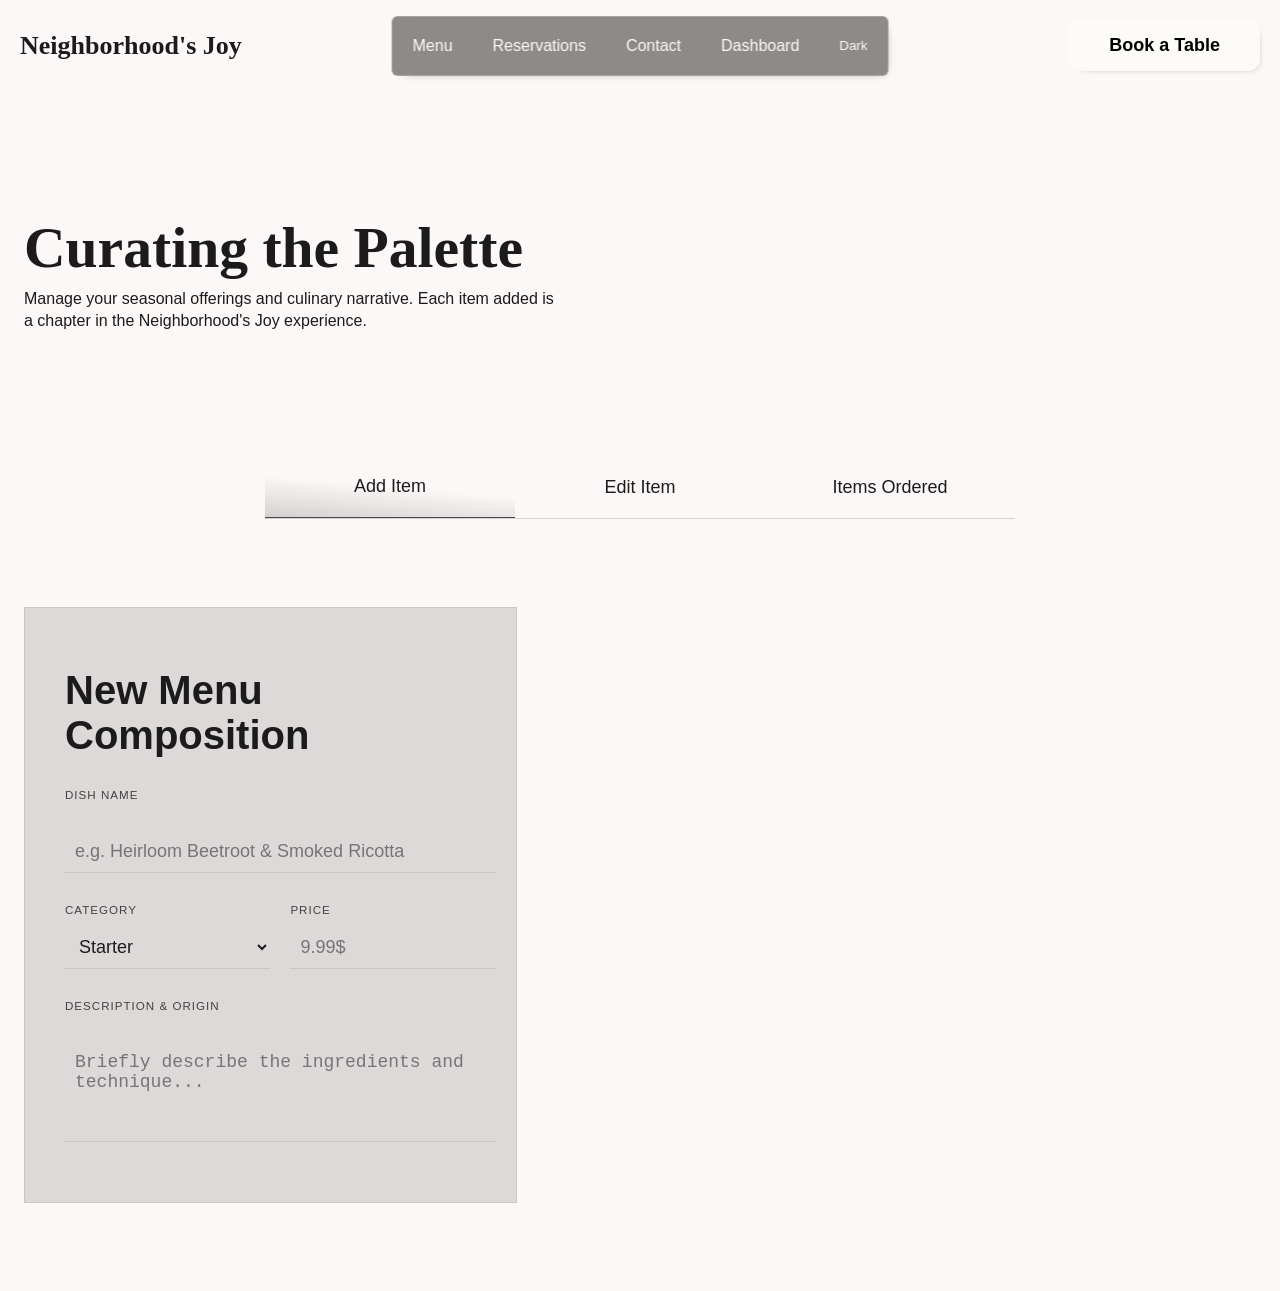
==== pages/dashboard.html @ 0b9f34e9 "update" ====
<!doctype html>
<html lang="en">
  <head>
    <meta charset="UTF-8" />
    <meta name="viewport" content="width=device-width, initial-scale=1.0" />
    <link rel="stylesheet" href="/CSS/style.css" />
    <link rel="stylesheet" href="/CSS/navBar.css" />
    <link rel="stylesheet" href="/CSS/dashboard.css" />
    <script src="/JS/navBar.js" defer></script>
    <script src="/JS/main.js" defer></script>
    <title>Dashboard</title>
  </head>
  <body>
    <nav class="navbar">
      <div class="logoDiv">
        <a href="/index.html">Neighborhood's Joy</a>
      </div>

      <div class="links-Div">
        <div class="links">
          <a href=""><li>Menu</li></a>
          <a href=""><li>Reservations</li></a>
          <a href=""><li>Contact</li></a>
          <a href="/pages/dashboard.html"><li>Dashboard</li></a>
          <button class="darkBtn">Dark</button>
        </div>
      </div>
      <button class="smallMenuBtn">
        <img src="/images/menu.webp" alt="" />
      </button>

      <button class="secondaryBtn">Book a Table</button>
    </nav>

    <section class="dashQuickSection">
      <h1>Curating the Palette</h1>
      <p>
        Manage your seasonal offerings and culinary narrative. Each item added
        is a chapter in the Neighborhood's Joy experience.
      </p>
    </section>

    <ul id="listUl" class="boardList">
      <li class="" data-section="addItem">Add Item</li>
      <li data-section="editItem">Edit Item</li>
      <li data-section="itemOrdered">Items Ordered</li>
      <!-- <li data-section="">h4</li> -->
    </ul>

    <section class="itemDash addItem" data-section="addItem">
      <form class="newMenuForm" action="">
        <h1>New Menu Composition</h1>
        <label for="itemNameInput">DISH NAME</label>
        <input
          id="itemNameInput"
          type="text"
          placeholder="e.g. Heirloom Beetroot & Smoked Ricotta"
          required
        />

        <div class="categoryDiv">
          <label for="itemCategoryInput">CATEGORY</label>
          <select name="" id="" required>
            <option value="Starter">Starter</option>
            <option value="Main">Main</option>
            <option value="Dessert">Dessert</option>
          </select>
        </div>

        <div class="priceDiv">
          <label for="itemPriceInput">PRICE</label>
          <input
            id="itemPriceInput"
            type="number"
            placeholder="9.99$"
            required
          />
        </div>

        <label for="itemDescripInput">DESCRIPTION & ORIGIN</label>
        <textarea
          id="itemDescripInput"
          placeholder="Briefly describe the ingredients and technique..."
          required
        ></textarea>
      </form>
      <div class="currentSelections"></div>
    </section>

    <section class="itemDash editItem" data-section="editItem">
      <h1>editItem</h1>
    </section>

    <section class="itemDash itemOrdered" data-section="itemOrdered">
      <h1>itemOrdered</h1>
    </section>
  </body>
</html>
---- CSS/style.css ----
:root {
  --primary: #1a1a1a;
  --secondary: #fdfbf7;
  --muted: #ddd9d8;
  /* ///bg//// */
  --bg: #fdf8f8;
  --card-bg: #fdfbf7;
  /* ////textColor/// */
  --text-main: #1c1b1b;
  --text-inverse: #fdfbf7;
  --text-muted: #aeaeaed5;
  /* ////font/// */
  --logo-family: "Cormorant Garamond", serif;
  --heading-family: "Noto Serif", sophisticated serif;
  --body-family: "Manrope", sans-serif;
  --heading-font: clamp(2.5rem, 10vw, 6rem);
  --title-font: clamp(2rem, 5vw, 2.5rem);
  --body-font: clamp(0.8rem, 4vw, 1.125rem);
  --heading-weight: 500;
  --title-weight: 400; /*/////*/
  --body-weight: 300;
  /* ////spacing & shadow/// */
  --padding: clamp(10px, 3vw, 20px);
  --margin: 4px;
  --radius: 12px;
  --shadow: 4px 4px 10px -10px;

  /* glass bg */
  --glass-bg: #535050a7;
  --glass-border: 1px solid rgba(189, 183, 183, 0.551);
  /* glassBtn bg */
  --glass-btn-bg: #fdfbf72f;
  --glass-btn-border: 1px solid rgba(104, 104, 104, 0.6);
}
* {
  margin: 0;
  box-sizing: border-box;
}
.dark {
  /* this for btns and events */
  --primary: #1a1a1a;
  --secondary: #f5f5f5;
  --muted: #231f1f;
  /* this for bg */
  --bg: #121212;
  --card-bg: #1a1a1a;
  /* /////// */
  /* this for text */
  --text-main: #f5f5f5;
  --text-inverse: #0a0a0a;
  --text-muted: #595959d5;
  /* /////// */
  --glass-bg: #c5c3c361;
  --glass-border: 1px solid rgba(176, 176, 176, 0.7);
}
body {
  position: relative;
  background: var(--bg);
  color: var(--text-main);
  font-family: var(--body-family);
}
img {
  width: 100%;
  height: 100%;
  display: block;
}
button,
input[type=submit] {
  cursor: pointer;
}
body::-webkit-scrollbar{
  width: 8px;
}
body::-webkit-scrollbar-track{
  background-color: var(--text-muted);
}
body::-webkit-scrollbar-thumb{
  background: var(--text-main);
  border-radius: var(--radius);
}
/*/////////////////////////// HeroSection ///////////////////////////*/
section {
  position: relative;
}
.glassBtn {
  color: var(--text-inverse);
  background-color: var(--glass-btn-bg);
  border: var(--glass-border);
  padding: var(--padding) calc(var(--padding) * 2);
  border-radius: var(--radius);
  backdrop-filter: blur(10px);
  box-shadow: 4px 4px 10px -8px #807d7d;
  transition:
    transform 0.2s ease,
    box-shadow 0.1s ease;
}
.glassBtn:hover {
  box-shadow: none;
  transform: translate(1px, 1px);
}
.heroSection {
  color: var(--text-inverse);
  display: flex;
  flex-flow: column;
  justify-content: center;
  align-items: center;
  gap: 40px;
  border-radius: var(--radius);
  margin: var(--margin) var(--margin) calc(var(--margin) + 0.5rem);
  padding: var(--padding);
  overflow: hidden;
  height: clamp(100vh, 80vw, 650px);
  background: #63636346;
}
.heroSection img {
  position: absolute;
  inset: 0;
  object-fit: cover;
  filter: brightness(30%);
  z-index: -1;
}
.heroSection .heroInfo {
  text-align: center;
  justify-content: center;
  width: 70%;
}
.heroSection h1 {
  font-size: var(--heading-font);
  font-family: var(--heading-family);
  font-weight: 400;
}
.heroSection p {
  margin: auto;
  font-size: var(--body-font);
  font-family: var(--body-family);
  font-weight: 300;
  width: 60%;
}
.heroSection .heroBtns {
  display: flex;
  justify-content: center;
  gap: 20px;
}
.heroBtns button:nth-child(2) {
  background: none;
}

/*/////////////////////////// StorySection ///////////////////////////*/
.storySection {
  margin: calc(var(--margin) + 0.5rem) var(--margin);
  padding: var(--padding) calc(var(--padding) + 0.5rem);
  border-radius: var(--radius);
  overflow: hidden;
  height: clamp(700px, 80vw, 750px);
  color: var(--text-inverse);
  background: #63636346;
}
.storySection img {
  position: absolute;
  inset: 0;
  object-fit: cover;
  object-position: center;
  filter: brightness(40%);
  z-index: -1;
}
.storySection .storyInfo {
  display: flex;
  flex-flow: column;
  align-items: start;
  justify-content: space-evenly;
  padding: calc(var(--padding) * 3) calc(var(--padding) * 4);
  background: var(--glass-bg);
  border: var(--glass-border);
  border-radius: var(--radius);
  width: clamp(520px, 50vw, 650px);
  height: 100%;
}
.storyInfo span {
  font-size: calc(var(--body-font) - 0.2rem);
}
.storyInfo h1 {
  font-family: var(--heading-family);
  font-size: calc(var(--title-font) + 0.5rem);
  line-height: 3rem;
}
.storyInfo p {
  font-size: var(--body-font);
}
.storyInfo button {
  font-size: clamp(0.7rem, 20vw, calc(var(--body-font) - 0.3rem));
  font-weight: 200;
  box-shadow: 4px 4px 10px -2px #333;
  letter-spacing: 3px;
}

/*/////////////////////////// PeakMenu ///////////////////////////*/
.peakMenu {
  background: var(--card-bg);
  text-align: center;
  margin: calc(var(--margin) + 4rem) var(--margin) calc(var(--margin) + 5rem);
  padding: calc(var(--padding) * 4);
  border-radius: var(--radius);
}
.peakMenu .peakSpan {
  text-transform: uppercase;
  letter-spacing: 4px;
  font-size: clamp(0.7rem, 10vw, calc(var(--body-font) - 8px));
}
.peakMenu h1 {
  font-family: var(--heading-family);
  font-size: var(--title-font);
  font-weight: 400;
}
.peakMenu .previewMenu {
  display: grid;
  justify-content: center;
  grid-template-columns: repeat(3, clamp(220px, 30vw, 420px));
  grid-auto-flow: row dense;
  grid-gap: clamp(20px, 4vw, 60px);
  margin: calc(var(--margin) + 2rem) 0;
  height: 100%;
}
.previewMenu .item {
  position: relative;
  display: flex;
  flex-flow: column;
  justify-content: end;
  align-items: center;
  border-radius: var(--radius);
  height: clamp(300px, 40vw, 450px);
  overflow: hidden;
}
.previewMenu .item img {
  position: absolute;
  inset: 0;
  object-fit: cover;
  object-position: center;
  filter: brightness(100%);
  width: 100%;
  height: 100%;
  z-index: 1;
}
.previewMenu .item .itemInfo {
  color: var(--text-inverse);
  background: var(--glass-bg);
  border: var(--glass-border);
  border-radius: var(--radius);
  padding: calc(var(--padding)) calc(var(--padding) * 2);
  margin: calc(var(--margin) + 1rem) 0;
  display: flex;
  flex-flow: column;
  justify-content: space-between;
  gap: 10px;
  backdrop-filter: blur(5px);
  word-wrap: break-word;
  width: 80%;
  height: auto;
  position: relative;
  z-index: 1;
}
.itemInfo span {
  text-transform: uppercase;
  color: var(--text-muted);
  font-size: clamp(0.7rem, 10vw, calc(var(--body-font) - 4px));
  letter-spacing: 2px;
  font-weight: 800;
}
.itemInfo p {
  text-transform: capitalize;
}

/*/////////////////////////// FeedbackSection ///////////////////////////*/
.feedbackSection {
  display: flex;
  flex-flow: column;
  justify-content: center;
  align-items: center;
  gap: 20px;
  padding: calc(var(--padding) * 2) var(--padding);
  margin: calc(var(--margin) + 4rem) var(--margin);
}
.feedbackSection .slideShow {
  display: flex;
  flex-flow: column;
  gap: 20px;
  width: 80%;
  height: 100%;
  overflow: hidden;
  text-align: center;
}
.slideShow .slides {
  display: flex;
  width: 100%;
  height: 100%;
  transition: transform 0.3s ease;
}
.slides .slide {
  display: flex;
  flex-flow: column;
  align-items: center;
  min-width: 100%;
}
.slide span {
  color: var(--text-muted);
  font-family: "Arvo", sans-serif;
  font-size: calc(var(--body-font) + 0.4rem);
}
.slide h1 {
  margin: calc(var(--margin) + 2rem) 0;
  width: 85%;
  color: var(--text-main);
  font-family: var(--heading-family);
  font-size: var(--title-font);
  font-weight: 300;
}
.slide h4 {
  font-family: var(--body-family);
  font-size: calc(var(--body-font) - 0.2rem);
  letter-spacing: 4px;
}
.slide h5 {
  font-family: var(--body-family);
  font-size: var(--body-font);
  color: var(--text-muted);
  margin: calc(var(--margin) + 0.5rem) 0;
}
.slideShow .slidesBtns {
  padding: var(--padding);
  display: flex;
  justify-content: center;
  gap: clamp(20px, 4vw, 60px);
}
.slidesBtns button {
  width: clamp(40px, 10vw, 60px);
  margin: 0 var(--margin);
  padding: calc(var(--padding) / 1.5);
  background: none;
  border: var(--glass-btn-border);
  box-shadow: 4px 4px 10px -7px;
  transition:
    box-shadow 0.2s ease,
    transform 0.2s ease;
}
.slidesBtns button:hover {
  box-shadow: none;
  transform: translate(1px, 1px);
}
.slidesBtns .prev img {
  transform: rotate(180deg);
}

/*/////////////////////////// JoinTableSection ///////////////////////////*/
.joinTableSection {
  display: flex;
  flex-flow: column;
  justify-content: center;
  align-items: center;
  gap: 20px;
  color: var(--text-inverse);
  background: var(--text-main);
  text-align: center;
  margin: calc(var(--margin) + 4rem) 0 0;
  padding: calc(var(--padding) * 8) 0;
}
.joinTableSection h1 {
  font-size: clamp(2rem, 12vw, calc(var(--title-font) + 1rem));
  font-family: var(--heading-family);
  font-weight: 300;
}
.joinTableSection p {
  color: var(--muted);
  width: 51%;
  font-size: calc(var(--body-font) + 0rem);
  font-weight: 300;
  line-height: 1.8rem;
}
.joinTableSection form {
  display: grid;
  grid-template-columns: 2fr 1.4fr;
  gap: 10px;
}
form .getDate {
  width: clamp(250px, 20vw, 350px);
  color: var(--text-inverse);
  text-align: center;
  font-size: var(--body-font);
  padding: var(--padding);
  border: none;
  background: none;
  border-bottom: var(--glass-border);
}
form .submitBtn {
  text-transform: uppercase;
  color: var(--text-main);
  letter-spacing: 1px;
  font-weight: 600;
  background: var(--bg);
  border: none;
  border-radius: var(--radius);
}

/*/////////////////////////// FooterSection ///////////////////////////*/
footer {
  position: relative;
  padding: calc(var(--padding) * 8) calc(var(--padding) * 2);
}
.footerGrid {
  display: grid;
  grid-template-columns: repeat(4, 1fr);
}
.footerGrid div {
  display: flex;
  flex-flow: column;
  gap: 40px;
}
.footerGrid div h5 {
  letter-spacing: 1px;
}
.footerGrid div p,
.footerGrid div a {
  text-decoration: none;
  color: var(--text-main);
  opacity: 0.5;
  transition: opacity 0.2s ease;
}
.footerGrid div a:hover {
  opacity: 1;
}
.footerGrid .logoDiv a {
  font-size: calc(var(--body-font) + 0.8rem);
  opacity: 1;
  transition:
    opacity 0.2s ease,
    letter-spacing 0.2s ease;
}
.footerGrid .logoDiv a:hover {
  opacity: 0.8;
  letter-spacing: 0.2px;
}
form .emailInput {
  position: relative;
  margin-top: var(--margin);
}
form .emailInput::before {
  content: "->";
  color: var(--muted);
  font-size: var(--title-font);
  display: flex;
  align-items: center;
  position: absolute;
  right: 60px;
  width: min-content;
  height: 100%;
}
.emailInput input {
  width: clamp(250px, 20vw, 350px);
  color: var(--text-main);
  font-size: var(--body-font);
  padding: var(--padding) calc(var(--padding) * 3) var(--padding) 0;
  border: none;
  background: none;
  border-bottom: var(--glass-border);
}
.emailInput input:focus {
  outline: none;
  border-bottom: 1px solid rgba(79, 78, 78, 0.551);
}
.footerTerms {
  font-family: var(--heading-family);
  opacity: 0.6;
  position: absolute;
  bottom: 40px;
}

/*/////////////////////////// DarkMode ///////////////////////////*/
.dark .heroSection,
.dark .storySection {
  background: rgba(255, 255, 255, 0.3);
}
.dark .slidesBtns button img {
  filter: invert(1);
}

@media (max-width: 900px) {
  /* ///// */
  .heroSection .heroBtns {
    flex-flow: column;
    justify-content: center;
    gap: 20px;
  }
  .glassBtn {
    padding: var(--padding) calc(var(--padding) * 2);
    padding: clamp(1rem, calc(var(--padding) * 2), 1.5rem)
      calc(var(--padding) * 2);
  }
  .heroSection .heroInfo {
    width: 100%;
  }
  .heroSection p {
    margin: auto;
    font-size: var(--body-font);
    font-family: var(--body-family);
    font-weight: 200;
    width: 80%;
  }
  /* ///// */
  .storySection {
    padding: var(--padding) calc(var(--padding));
    overflow: hidden;
    height: clamp(600px, 80vw, 750px);
  }
  .storySection .storyInfo {
    padding: var(--padding);
    width: 100%;
    height: 100%;
  }
  /* ///// */
  .peakMenu {
    text-align: center;
    padding: calc(var(--padding) * 4) var(--padding);
  }
  .peakMenu .previewMenu {
    grid-template-columns: repeat(1, clamp(300px, 60vw, 500px));
    gap: 20px;
  }
  /* ///// */
  .feedbackSection .slideShow {
    width: 100%;
  }
  .slide h1 {
    margin: calc(var(--margin) + 2rem) 0;
    width: 100%;
    color: var(--text-main);
    font-family: var(--heading-family);
    font-size: var(--title-font);
    font-weight: 300;
  }
  /* ///// */
  .joinTableSection form {
    display: grid;
    grid-template-columns: auto;
    grid-template-rows: 1fr 1.5fr;
    gap: 10px;
  }
  /* ///// */
  .footerGrid {
    grid-template-columns: auto;
    grid-template-rows: auto;
    row-gap: 20px;
  }
  .footerGrid div {
    gap: 20px;
  }
}
---- CSS/navBar.css ----
/*/////////////////////////// NavBar ///////////////////////////*/
.navbar {
  position: absolute;
  top: 0;
  left: 0;
  right: 0;
  display: flex;
  justify-content: space-between;
  align-items: center;
  border: var(--border);
  padding: var(--padding);
  z-index: 99;
}
.navbar a {
  text-decoration: none;
  color: var(--text-inverse);
}
.navbar .logoDiv {
  border: var(--border);
}
.logoDiv a {
  font-size: calc(var(--body-font) + 0.5rem);
  font-family: var(--logo-family);
  font-weight: 900;
}
.navbar .links-Div {
  position: fixed;
  left: 50%;
  transform: translate(-50%);
  list-style: none;
  background-color: var(--glass-bg);
  border: var(--glass-border);
  border-radius: calc(var(--radius) / 2);
  backdrop-filter: blur(10px);
  box-shadow: 4px 4px 10px -10px;
}
.links-Div .links {
  display: flex;
  position: relative;
  z-index: 99;
}
.links button {
  background: none;
  border: none;
  cursor: pointer;
}
.links a,
.links button {
  color: var(--text-inverse);
  padding: calc(var(--padding)) calc(var(--padding));
  transition: background-color 0.2s ease;
}
.links a:hover,
.links button:hover {
  background-color: var(--glass-btn-bg);
}
.smallMenuBtn {
  position: fixed;
  left: 45%;
  z-index: -1;
  display: none;
  background-color: var(--glass-bg);
  border: var(--glass-border);
  border-radius: calc(var(--radius) / 2);
  backdrop-filter: blur(10px);
  box-shadow: 4px 4px 10px -10px;
  width: clamp(40px, 5vw, 60px);
  transition: background-color 0.2s ease;
}
.smallMenuBtn:hover {
  background-color: var(--glass-bg);
}
.smallMenuBtn img {
  width: 100%;
  display: block;
  filter: invert(1);
}
.secondaryBtn {
  border: none;
  background-color: var(--secondary);
  font-size: var(--body-font);
  padding: 15px calc(var(--padding) * 2);
  border-radius: var(--radius);
  box-shadow: var(--shadow);
  font-family: var(--body-family);
  font-weight: 600;
  cursor: pointer;
  transition:
    box-shadow 0.2s ease,
    transform 0.2s ease,
    filter 0.2s ease;
}
.secondaryBtn:hover {
  box-shadow: none;
  transform: translate(1px, 1px);
  filter: brightness(90%);
}

/* /////////////////// Dark Mode /////////////////// */
.dark .smallMenuBtn img {
  filter: invert(0);
}

@media (max-width: 900px) {
  .smallMenuBtn.active {
    transform: translateY(220%);
    animation: moveBtnIn 0.3s ease;
  }
  .smallMenuBtn {
    display: block;
  }
  .links-Div.active {
    display: flex;
    margin-top: calc(var(--margin) * 4);
  }
  .links-Div {
    display: none;
    width: 98%;
    padding: var(--padding) 0;
    animation: showNavbar 0.3s linear;
  }
  .links {
    padding: 0 var(--padding);
    overflow-x: auto;
    /* flex-flow: wrap;
    justify-content: center;
    align-items: center; */
  }
  @keyframes moveBtnIn {
    from {
      transform: translateY(0%);
    }
    to {
      transform: translateY(220%);
    }
  }
  @keyframes showNavbar {
    from {
      width: 0%;
    }
    to {
      width: 80%;
    }
  }
  .logoDiv a {
    font-size: calc(var(--body-font));
  }
}
---- CSS/dashboard.css ----
.navbar .logoDiv a {
  color: var(--text-main);
}
.navbar {
  position: relative;
  display: flex;
  justify-content: space-between;
  align-items: center;
  border: var(--border);
  padding: var(--padding);
  z-index: 99;
}

/*/////////////////////////// DashQuickSection ///////////////////////////*/
.dashQuickSection {
  margin: var(--margin);
  padding: calc(var(--padding) * 6) var(--padding);
  width: 45%;
}
.dashQuickSection h1 {
  margin-bottom: calc(var(--margin) * 2);
  font-family: var(--heading-family);
  font-size: calc(var(--title-font) + 1.1rem);
}
.dashQuickSection p {
  line-height: 22px;
}
/*/////////////////////////// DashQuickSection ///////////////////////////*/

.boardList {
  border-bottom: 1px solid rgba(154, 154, 154, 0.404);
  display: flex;
  width: clamp(300px, 60vw, 750px);
  padding: 0;
  margin: 0 auto;
  list-style: none;
  overflow: auto;
}
.boardList li {
  width: 100%;
  text-align: center;
  display: flex;
  align-items: center;
  justify-content: center;
  padding: var(--padding) calc(var(--padding) * 1.5);
  font-size: var(--body-font);
  cursor: pointer;
  transition: background 0.3s ease;
}
.boardList li:hover,
.boardList li.active {
  background-image: linear-gradient(
    5deg,
    rgba(53, 53, 53, 0.2),
    rgba(53, 53, 53, 0.1),
    rgba(53, 53, 53, 0),
    rgba(53, 53, 53, 0),
    rgba(53, 53, 53, 0)
  );
  border-bottom: 1px solid rgba(50, 50, 50, 0.887);
}
.itemDash {
  display: none;
  margin: calc(var(--margin) + 4rem) calc(var(--margin));
  padding: var(--padding);
}
.itemDash.active {
  display: flex;
}
/*/////////////////////////// AddItem ///////////////////////////*/
.addItem .newMenuForm {
  background: var(--muted);
  border: var(--glass-border);
  display: grid;
  grid-template-columns: repeat(2, 50%);
  gap: 20px;
  padding: calc(var(--padding) * 3) calc(var(--padding) * 2);
  width: 40%;
}
.newMenuForm h1 {
  grid-column: 1 / 2 span;
  font-size: var(--title-font);
}
.categoryDiv select,
.newMenuForm input,
.newMenuForm textarea {
  color: var(--text-main);
  font-size: var(--body-font);
  background: none;
  border: none;
  border-bottom: var(--glass-border);
  padding: calc(var(--padding) / 2);
}
.newMenuForm .categoryDiv,
.newMenuForm .priceDiv {
  display: flex;
  flex-flow: column;
  justify-content: space-between;
}
.categoryDiv select:focus,
.newMenuForm textarea:focus {
  outline: none;
}
/* category selector ->*/
.categoryDiv select,
::picker(select) {
  color: var(--text-main);
  appearance: base-select;
  background: var(--muted);
  border-radius: 0;
}
select::picker-icon {
  color: var(--glass-bg);
  transition: 0.2s rotate;
}
select:open::picker-icon {
  rotate: 180deg;
}
::picker(select) {
  border: none;
  background: var(--text-inverse);
  border-radius: calc(var(--radius) / 2);
  top: calc(anchor(bottom) + 1px);
}
option:hover,
option:focus {
  background: var(--text-muted);
}
option::checkmark {
  order: 1;
  margin-left: auto;
  content: "|";
}
.categoryDiv select option {
  padding: calc(var(--padding) / 3);
  border-bottom: var(--glass-border);
  transition: all 0.2s ease;
}
/* category selector <-*/
.newMenuForm input:focus {
  outline: none;
}
.newMenuForm input[type="text"],
.newMenuForm label {
  grid-column: 1 / 2 span;
}
.newMenuForm textarea {
  grid-column: 1 / 2 span;
  resize: none;
  min-height: 100px;
}
.newMenuForm textarea::-webkit-scrollbar {
  width: 8px;
}
.newMenuForm textarea::-webkit-scrollbar-track {
  background-color: var(--text-muted);
}
.newMenuForm textarea::-webkit-scrollbar-thumb {
  background: var(--text-main);
  border-radius: var(--radius);
}
.newMenuForm label {
  font-size: clamp(0.6rem, 8vw, calc(var(--body-font) - 0.4rem));
  letter-spacing: 1px;
  opacity: 0.8;
  padding: calc(var(--padding) / 2) 0;
}

.dark .boardList {
  border-bottom: 1px solid rgba(219, 219, 219, 0.523);
}
.dark .boardList li:hover,
.dark .boardList li.active {
  background-image: linear-gradient(
    5deg,
    rgba(168, 168, 168, 0.2),
    rgba(168, 168, 168, 0.1),
    rgba(168, 168, 168, 0),
    rgba(168, 168, 168, 0),
    rgba(168, 168, 168, 0)
  );
  border-color: rgba(219, 219, 219, 0.882);
}

@media (max-width: 900px) {
  .dashQuickSection {
    width: 100%;
  }
  /*  */
  .itemDash {
    margin: calc(var(--margin) + 4rem) auto;
  }
  .addItem .newMenuForm {
    gap: 10px;
    width: 100%;
  }
  .newMenuForm .categoryDiv,
  .newMenuForm .priceDiv {
    grid-column: 1 / 2 span;
  }
}
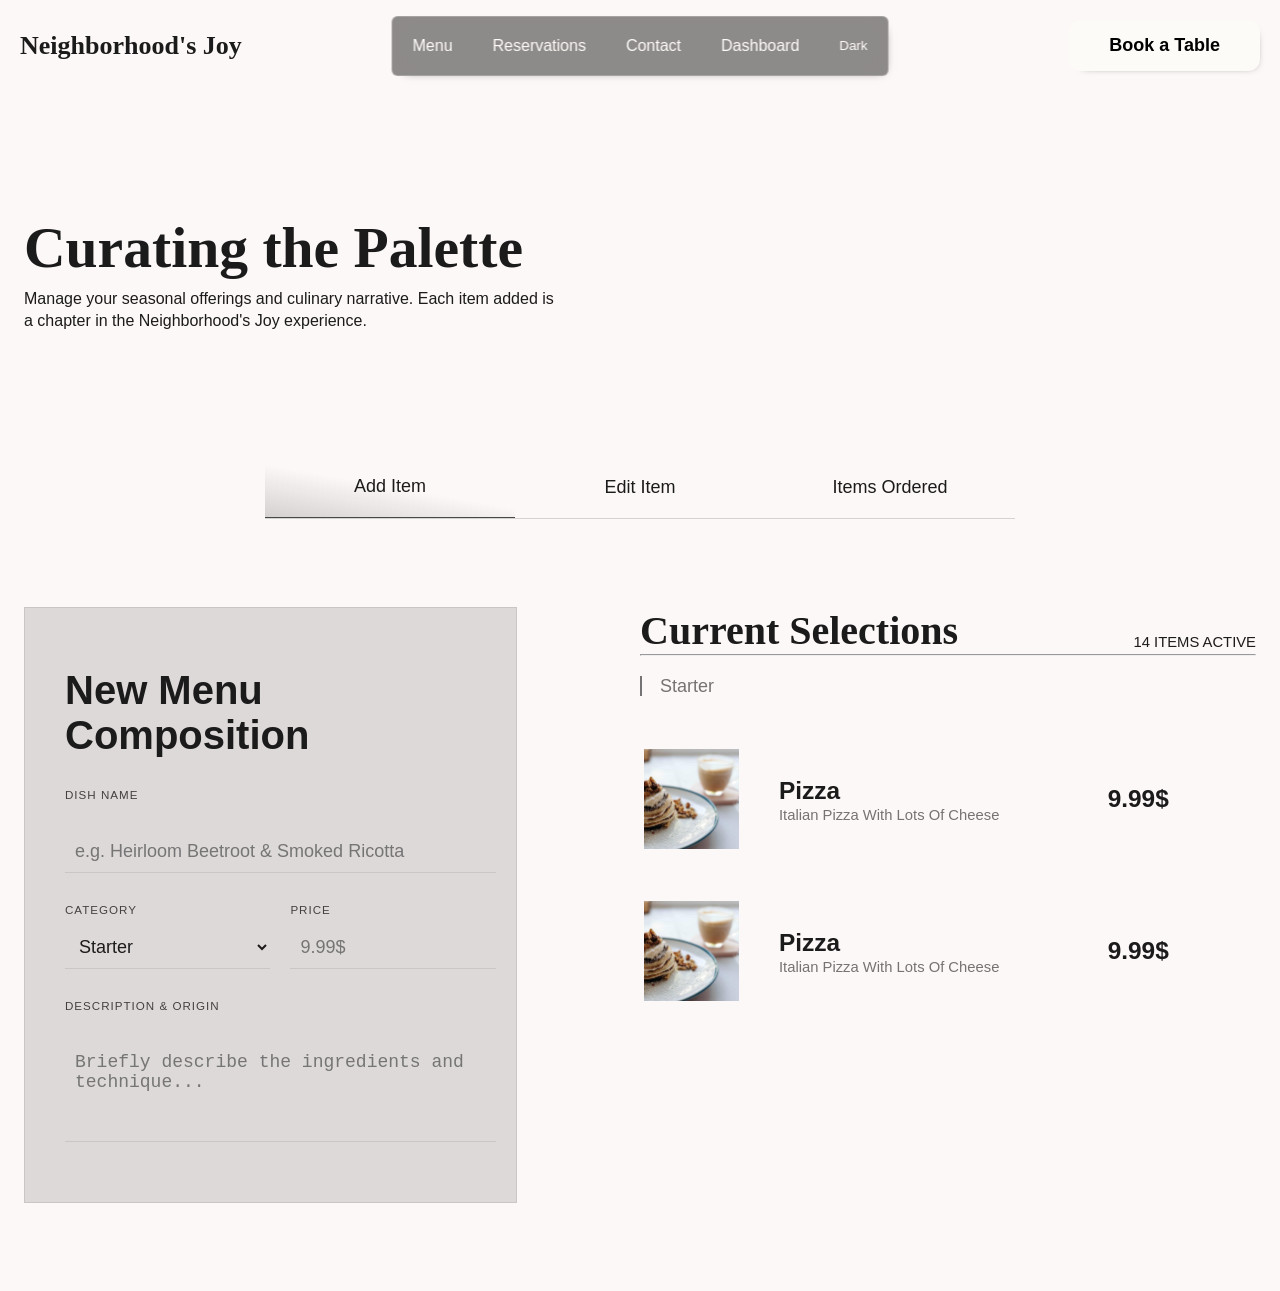
==== commit c18b1438: "update" ====
--- a/pages/dashboard.html
+++ b/pages/dashboard.html
@@ -84,7 +84,44 @@
           required
         ></textarea>
       </form>
-      <div class="currentSelections"></div>
+      <div class="currentSelections">
+        <div class="dishCounter">
+          <h1>Current Selections</h1>
+          <span>14 ITEMS ACTIVE</span>
+        </div>
+        <hr />
+        <article class="allItems">
+          
+          <section class="starter">
+            <span>Starter</span>
+            <div class="item">
+              <div class="itemImg">
+                <img src="/images/pancakes 2.webp" alt="" />
+              </div>
+              <div class="itemInfo">
+                <h2>Pizza</h2>
+                <p>italian pizza with lots of cheese</p>
+              </div>
+              <div class="itemPrice">
+                <h2>9.99$</h2>
+              </div>
+            </div>
+
+            <div class="item">
+              <div class="itemImg">
+                <img src="/images/pancakes 2.webp" alt="" />
+              </div>
+              <div class="itemInfo">
+                <h2>Pizza</h2>
+                <p>italian pizza with lots of cheese</p>
+              </div>
+              <div class="itemPrice">
+                <h2>9.99$</h2>
+              </div>
+            </div>
+          </section>
+        </article>
+      </div>
     </section>
 
     <section class="itemDash editItem" data-section="editItem">
--- a/CSS/style.css
+++ b/CSS/style.css
@@ -32,10 +32,6 @@
   --glass-btn-bg: #fdfbf72f;
   --glass-btn-border: 1px solid rgba(104, 104, 104, 0.6);
 }
-* {
-  margin: 0;
-  box-sizing: border-box;
-}
 .dark {
   /* this for btns and events */
   --primary: #1a1a1a;
@@ -53,31 +49,36 @@
   --glass-bg: #c5c3c361;
   --glass-border: 1px solid rgba(176, 176, 176, 0.7);
 }
+* {
+  margin: 0;
+  box-sizing: border-box;
+}
 body {
   position: relative;
   background: var(--bg);
   color: var(--text-main);
   font-family: var(--body-family);
 }
+body::-webkit-scrollbar {
+  width: 8px;
+}
+body::-webkit-scrollbar-track {
+  background-color: var(--text-muted);
+}
+body::-webkit-scrollbar-thumb {
+  background: var(--text-main);
+  border-radius: var(--radius);
+}
 img {
   width: 100%;
   height: 100%;
   display: block;
 }
 button,
-input[type=submit] {
+input[type="submit"] {
   cursor: pointer;
 }
-body::-webkit-scrollbar{
-  width: 8px;
-}
-body::-webkit-scrollbar-track{
-  background-color: var(--text-muted);
-}
-body::-webkit-scrollbar-thumb{
-  background: var(--text-main);
-  border-radius: var(--radius);
-}
+
 /*/////////////////////////// HeroSection ///////////////////////////*/
 section {
   position: relative;
--- a/CSS/dashboard.css
+++ b/CSS/dashboard.css
@@ -25,7 +25,7 @@
 .dashQuickSection p {
   line-height: 22px;
 }
-/*/////////////////////////// DashQuickSection ///////////////////////////*/
+/*/////////////////////////// BoardList ///////////////////////////*/
 
 .boardList {
   border-bottom: 1px solid rgba(154, 154, 154, 0.404);
@@ -50,7 +50,7 @@
 .boardList li:hover,
 .boardList li.active {
   background-image: linear-gradient(
-    5deg,
+    10deg,
     rgba(53, 53, 53, 0.2),
     rgba(53, 53, 53, 0.1),
     rgba(53, 53, 53, 0),
@@ -67,7 +67,13 @@
 .itemDash.active {
   display: flex;
 }
+
 /*/////////////////////////// AddItem ///////////////////////////*/
+/*///////////////// Form /////////////////*/
+.addItem {
+  display: flex;
+  justify-content: space-between;
+}
 .addItem .newMenuForm {
   background: var(--muted);
   border: var(--glass-border);
@@ -101,6 +107,7 @@
 .newMenuForm textarea:focus {
   outline: none;
 }
+
 /* category selector ->*/
 .categoryDiv select,
 ::picker(select) {
@@ -137,6 +144,7 @@
   transition: all 0.2s ease;
 }
 /* category selector <-*/
+
 .newMenuForm input:focus {
   outline: none;
 }
@@ -166,13 +174,84 @@
   padding: calc(var(--padding) / 2) 0;
 }
 
+/*///////////////// CurrentSelections /////////////////*/
+.currentSelections {
+  display: flex;
+  flex-flow: column;
+  width: 50%;
+}
+
+.currentSelections .dishCounter {
+  display: flex;
+  justify-content: space-between;
+  align-items: end;
+}
+.dishCounter h1 {
+  font-family: var(--heading-family);
+  font-size: calc(var(--title-font));
+}
+.currentSelections span {
+  font-size: clamp(0.8rem, 8vw, calc(var(--body-font) - 0.2rem));
+  margin: var(--margin) 0;
+}
+.allItems {
+  padding: var(--padding) 0;
+}
+
+.allItems span::before {
+  content: "";
+  position: absolute;
+  top: 0;
+  left: 0px;
+  background: var(--text-main);
+  height: 100%;
+  width: 2px;
+}
+.allItems section span {
+  position: relative;
+  padding: 0 var(--padding);
+  font-size: var(--body-font);
+  opacity: 0.6;
+  width: 100%;
+}
+
+.item {
+  display: flex;
+  justify-content: center;
+  align-items: center;
+  gap: 40px;
+  margin: calc(var(--margin) + 3rem) var(--margin);
+}
+.item .itemImg {
+  width: 100px;
+  height: 100px;
+}
+.itemImg img {
+  object-fit: cover;
+}
+.itemInfo {
+  line-height: 32px;
+  width: 50%;
+}
+.itemPrice {
+  width: 25%;
+}
+.item h2 {
+  font-size: calc(var(--body-font) + 0.4rem);
+}
+.item p {
+  font-size: calc(var(--body-font) - 0.2rem);
+  opacity: 0.6;
+  line-height: normal;
+}
+/*/////////////////////////// Dark Mode ///////////////////////////*/
 .dark .boardList {
   border-bottom: 1px solid rgba(219, 219, 219, 0.523);
 }
 .dark .boardList li:hover,
 .dark .boardList li.active {
   background-image: linear-gradient(
-    5deg,
+    10deg,
     rgba(168, 168, 168, 0.2),
     rgba(168, 168, 168, 0.1),
     rgba(168, 168, 168, 0),
@@ -185,10 +264,16 @@
 @media (max-width: 900px) {
   .dashQuickSection {
     width: 100%;
-  }
-  /*  */
+    margin: 0;
+    padding: calc(var(--padding) * 6) calc(var(--padding) / 2);
+  }
+  /*///////////*/
   .itemDash {
     margin: calc(var(--margin) + 4rem) auto;
+  }
+  .addItem {
+    flex-flow: column;
+    gap: 20px;
   }
   .addItem .newMenuForm {
     gap: 10px;
@@ -198,4 +283,26 @@
   .newMenuForm .priceDiv {
     grid-column: 1 / 2 span;
   }
-}
+  /*///////////*/
+  .currentSelections {
+    width: 100%;
+  }
+  .currentSelections .dishCounter {
+    flex-flow: column;
+    align-items: start;
+    gap: 8px;
+  }
+  /* .allItems section {
+    display: flex;
+    flex-flow: wrap;
+    justify-content: center;
+  } */
+  .item {
+    gap: 20px;
+    margin: calc(var(--margin) + 1rem) var(--margin);
+  }
+  .item .itemImg {
+    width: 100px;
+    height: 80px;
+  }
+}
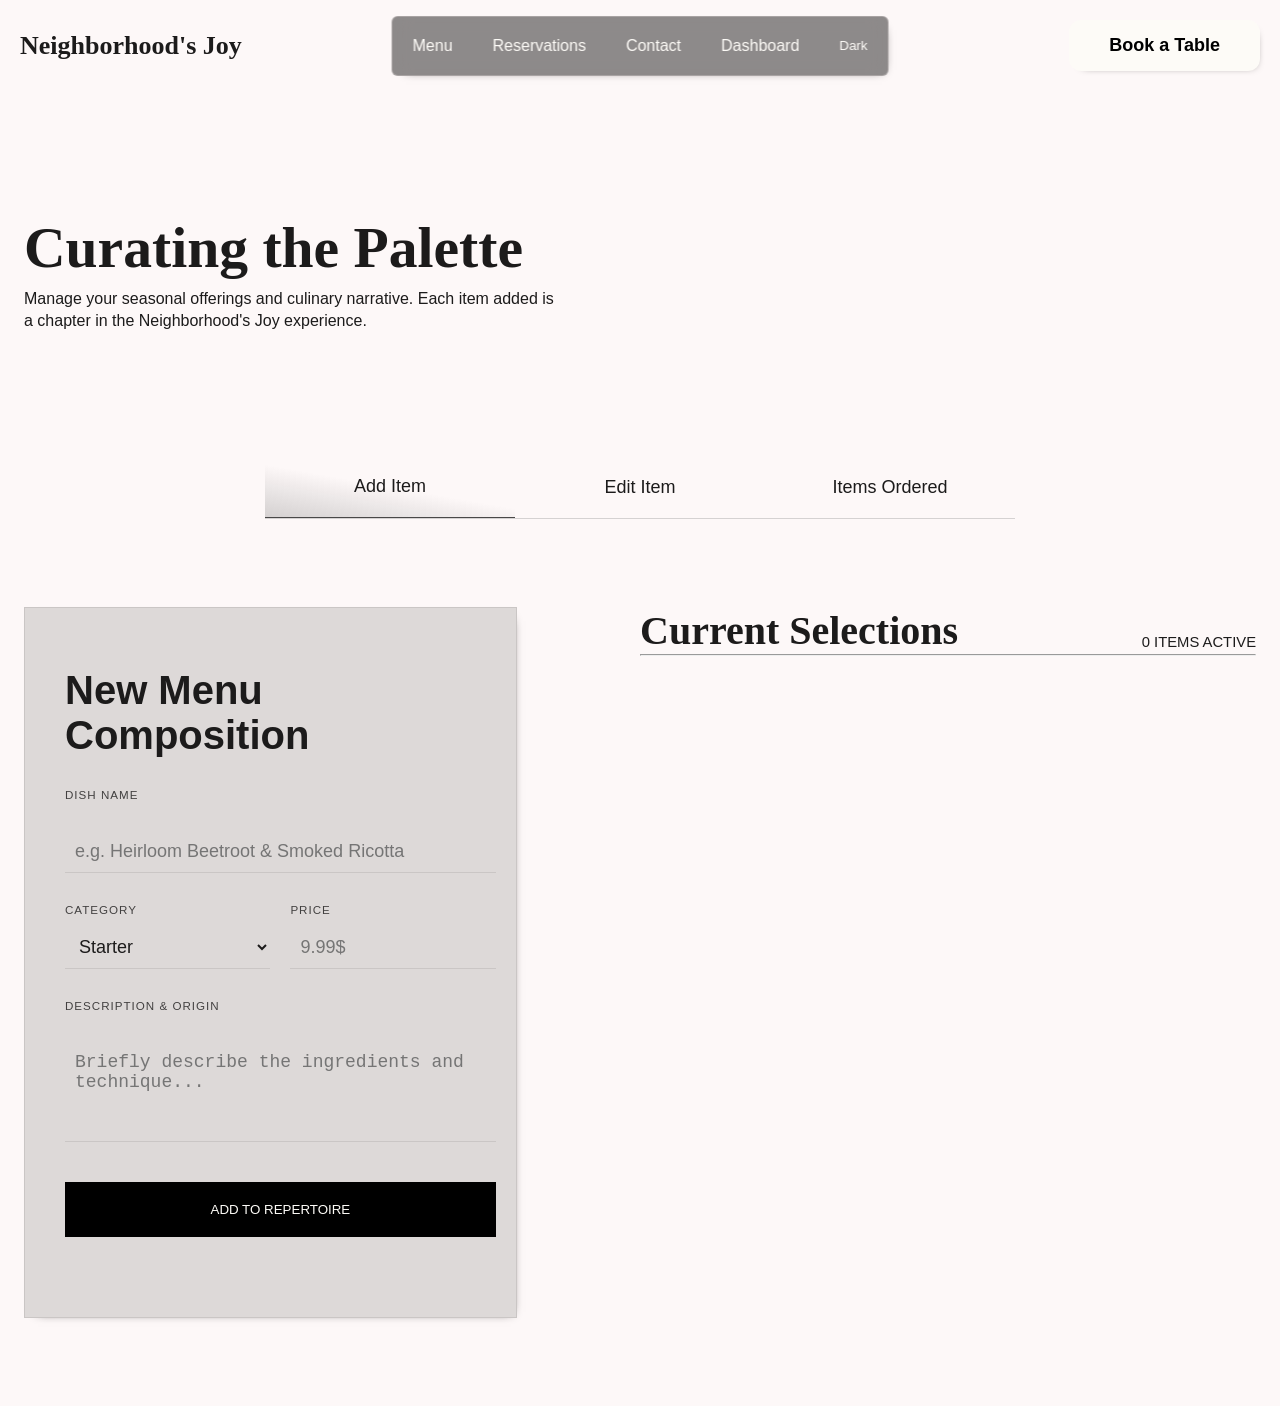
==== commit 512d3094: "supposed to be update i guess" ====
--- a/pages/dashboard.html
+++ b/pages/dashboard.html
@@ -50,6 +50,7 @@
     <section class="itemDash addItem" data-section="addItem">
       <form class="newMenuForm" action="">
         <h1>New Menu Composition</h1>
+
         <label for="itemNameInput">DISH NAME</label>
         <input
           id="itemNameInput"
@@ -60,7 +61,7 @@
 
         <div class="categoryDiv">
           <label for="itemCategoryInput">CATEGORY</label>
-          <select name="" id="" required>
+          <select name="" id="itemCategoryInput" required>
             <option value="Starter">Starter</option>
             <option value="Main">Main</option>
             <option value="Dessert">Dessert</option>
@@ -77,23 +78,23 @@
           />
         </div>
 
-        <label for="itemDescripInput">DESCRIPTION & ORIGIN</label>
+        <label for="itemDescribeInput">DESCRIPTION & ORIGIN</label>
         <textarea
-          id="itemDescripInput"
+          id="itemDescribeInput"
           placeholder="Briefly describe the ingredients and technique..."
           required
         ></textarea>
+        <button id="addItemBtn" class="primaryBtn">ADD TO REPERTOIRE</button>
       </form>
       <div class="currentSelections">
         <div class="dishCounter">
           <h1>Current Selections</h1>
-          <span>14 ITEMS ACTIVE</span>
+          <span class="dishAmount"></span>
         </div>
         <hr />
         <article class="allItems">
-          
-          <section class="starter">
-            <span>Starter</span>
+          <!-- <section data-article="Starter">
+            <span data-section="Starter">Starter</span>
             <div class="item">
               <div class="itemImg">
                 <img src="/images/pancakes 2.webp" alt="" />
@@ -106,7 +107,6 @@
                 <h2>9.99$</h2>
               </div>
             </div>
-
             <div class="item">
               <div class="itemImg">
                 <img src="/images/pancakes 2.webp" alt="" />
@@ -119,7 +119,8 @@
                 <h2>9.99$</h2>
               </div>
             </div>
-          </section>
+          </section> -->
+          <section class="itemCategory" data-article="starter"></section>
         </article>
       </div>
     </section>
--- a/CSS/dashboard.css
+++ b/CSS/dashboard.css
@@ -71,10 +71,10 @@
 /*/////////////////////////// AddItem ///////////////////////////*/
 /*///////////////// Form /////////////////*/
 .addItem {
-  display: flex;
   justify-content: space-between;
 }
 .addItem .newMenuForm {
+  box-shadow: var(--shadow);
   background: var(--muted);
   border: var(--glass-border);
   display: grid;
@@ -173,7 +173,14 @@
   opacity: 0.8;
   padding: calc(var(--padding) / 2) 0;
 }
-
+.primaryBtn {
+  background: black;
+  color: var(--secondary);
+  margin: calc(var(--margin) + 1rem) 0;
+  padding: var(--padding);
+  border: none;
+  grid-column: 1 / 2 span;
+}
 /*///////////////// CurrentSelections /////////////////*/
 .currentSelections {
   display: flex;
@@ -197,7 +204,6 @@
 .allItems {
   padding: var(--padding) 0;
 }
-
 .allItems span::before {
   content: "";
   position: absolute;
@@ -214,7 +220,6 @@
   opacity: 0.6;
   width: 100%;
 }
-
 .item {
   display: flex;
   justify-content: center;
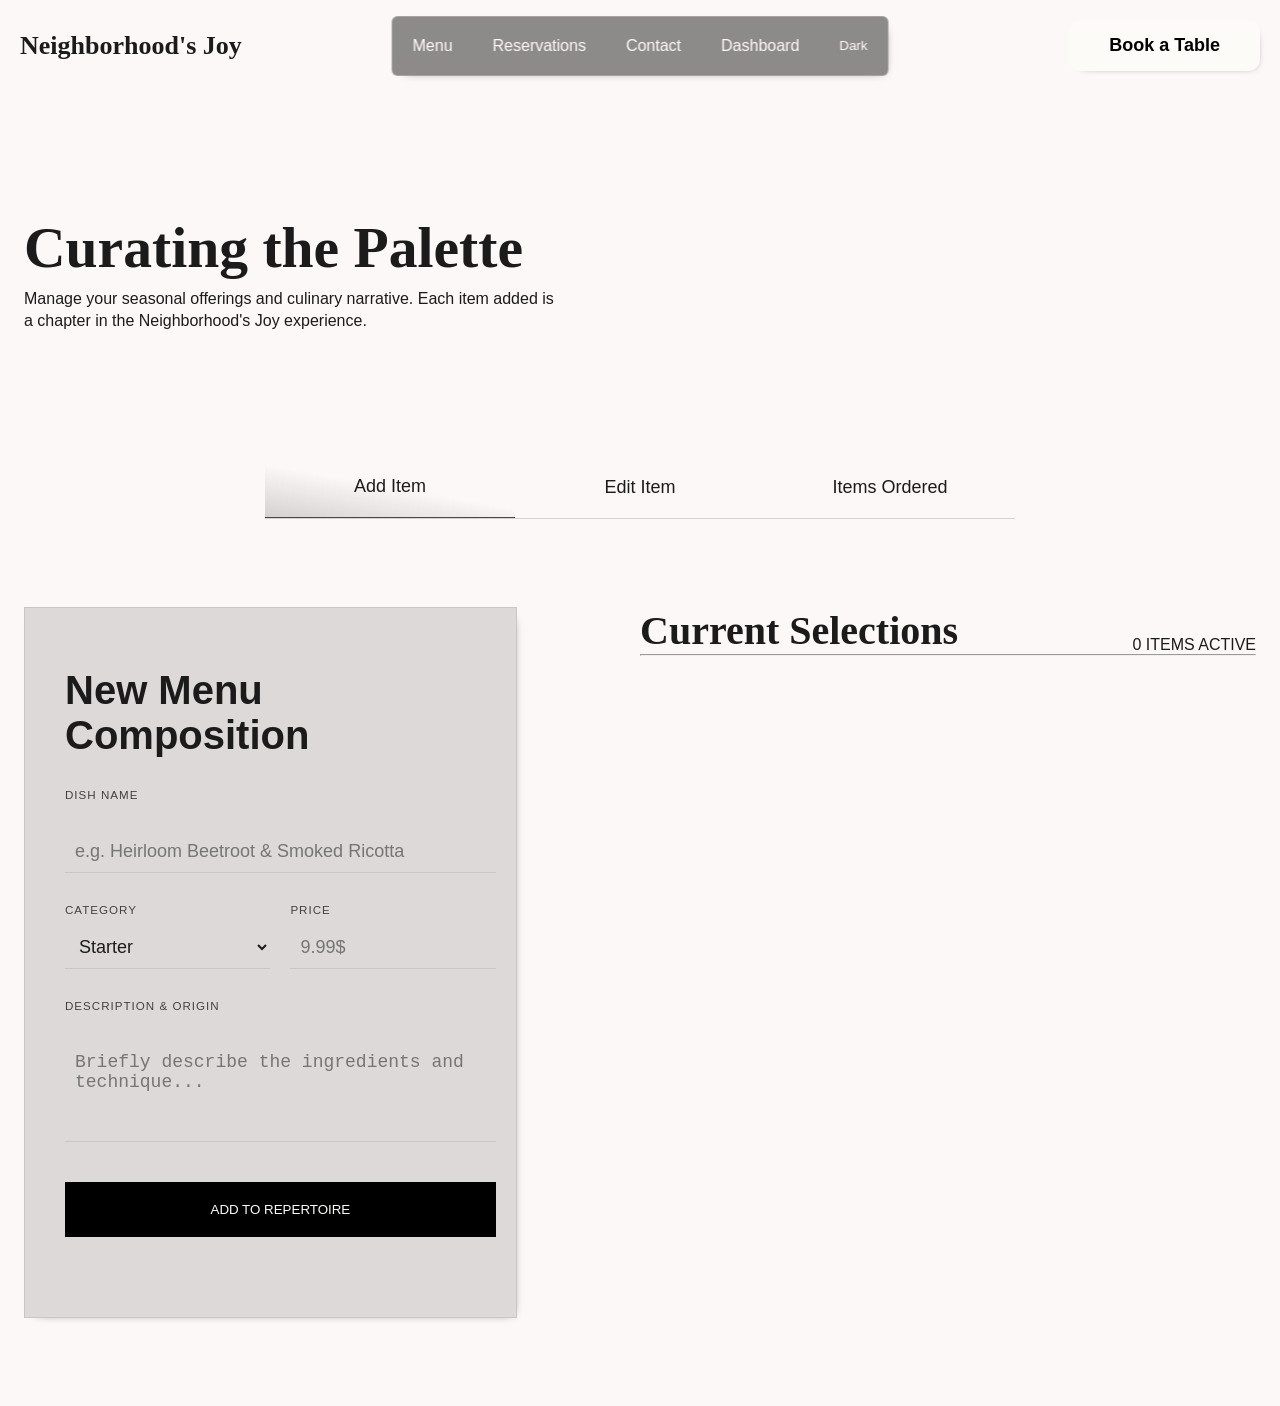
==== commit 91a486f5: "add items js update" ====
--- a/pages/dashboard.html
+++ b/pages/dashboard.html
@@ -120,7 +120,7 @@
               </div>
             </div>
           </section> -->
-          <section class="itemCategory" data-article="starter"></section>
+          <!-- <section class="itemCategory" data-article="starter"></section> -->
         </article>
       </div>
     </section>
--- a/CSS/dashboard.css
+++ b/CSS/dashboard.css
@@ -72,6 +72,7 @@
 /*///////////////// Form /////////////////*/
 .addItem {
   justify-content: space-between;
+  align-items: start;
 }
 .addItem .newMenuForm {
   box-shadow: var(--shadow);
@@ -197,7 +198,7 @@
   font-family: var(--heading-family);
   font-size: calc(var(--title-font));
 }
-.currentSelections span {
+.allItems span {
   font-size: clamp(0.8rem, 8vw, calc(var(--body-font) - 0.2rem));
   margin: var(--margin) 0;
 }
@@ -213,7 +214,7 @@
   height: 100%;
   width: 2px;
 }
-.allItems section span {
+.allItems span {
   position: relative;
   padding: 0 var(--padding);
   font-size: var(--body-font);
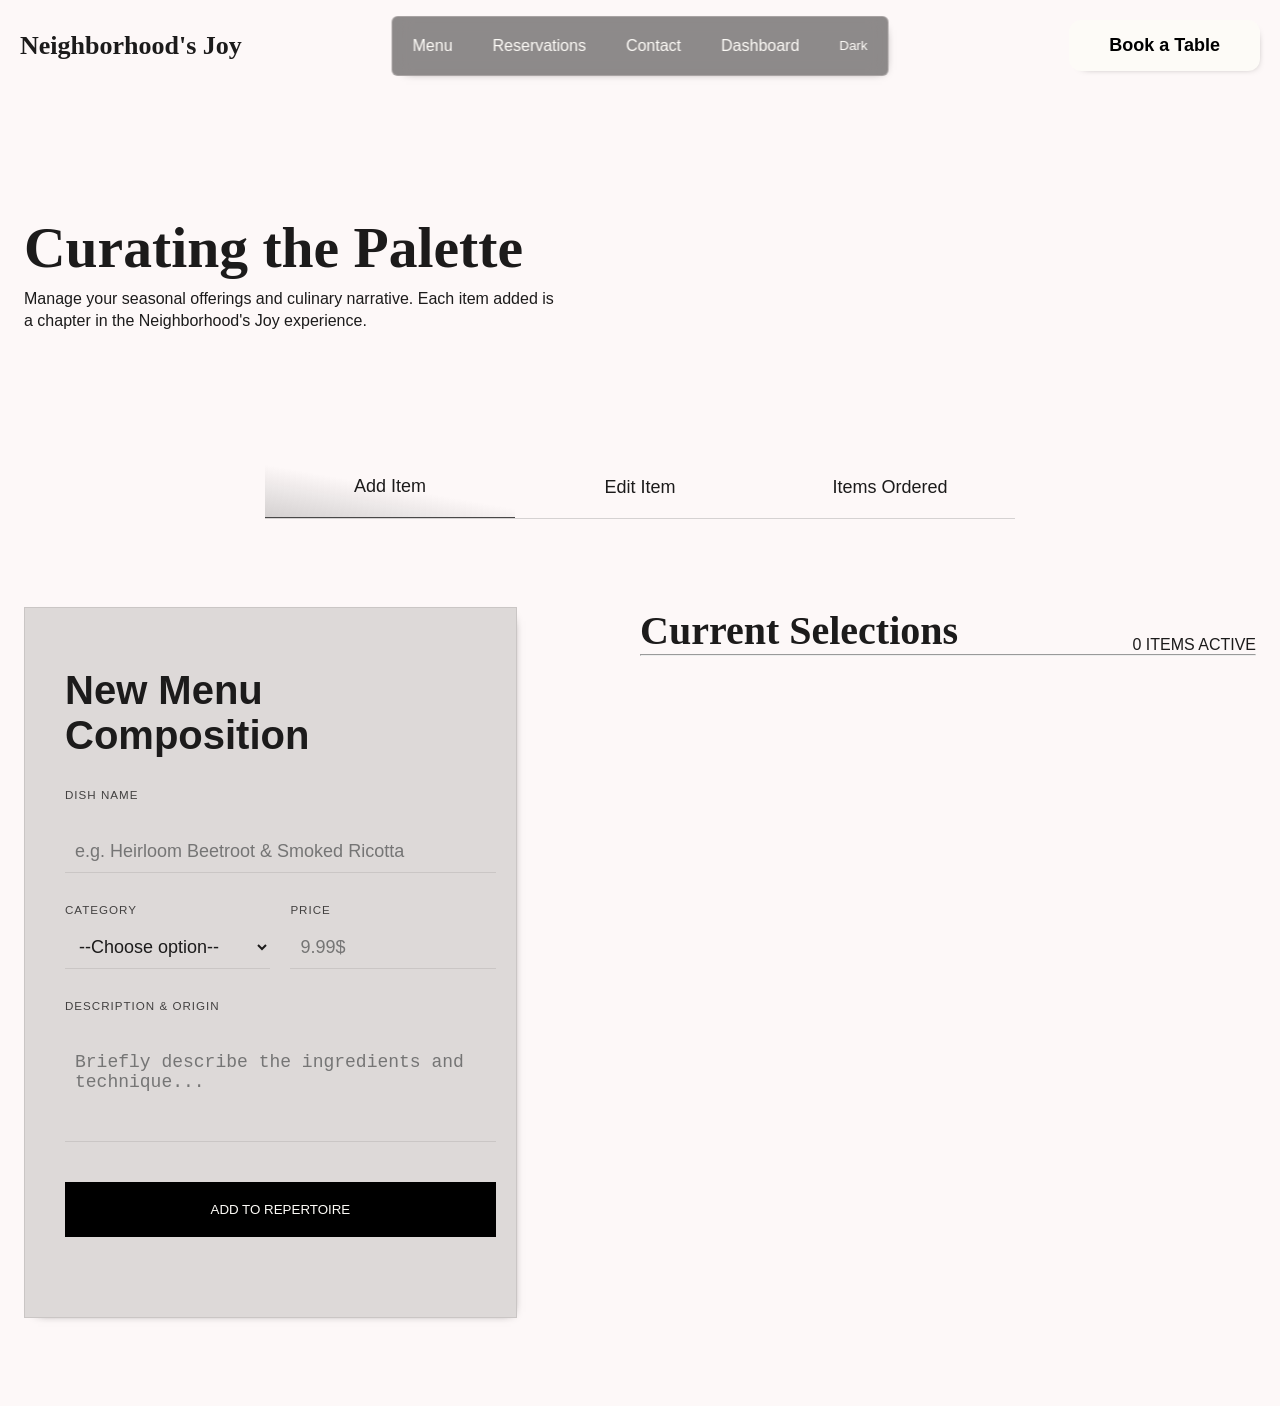
==== commit 9d8a175a: "big update" ====
--- a/pages/dashboard.html
+++ b/pages/dashboard.html
@@ -4,10 +4,10 @@
     <meta charset="UTF-8" />
     <meta name="viewport" content="width=device-width, initial-scale=1.0" />
     <link rel="stylesheet" href="/CSS/style.css" />
-    <link rel="stylesheet" href="/CSS/navBar.css" />
     <link rel="stylesheet" href="/CSS/dashboard.css" />
     <script src="/JS/navBar.js" defer></script>
     <script src="/JS/main.js" defer></script>
+    <script src="/JS/dashboard.js" defer></script>
     <title>Dashboard</title>
   </head>
   <body>
@@ -62,12 +62,12 @@
         <div class="categoryDiv">
           <label for="itemCategoryInput">CATEGORY</label>
           <select name="" id="itemCategoryInput" required>
+            <option value="" selected>--Choose option--</option>
             <option value="Starter">Starter</option>
             <option value="Main">Main</option>
             <option value="Dessert">Dessert</option>
           </select>
         </div>
-
         <div class="priceDiv">
           <label for="itemPriceInput">PRICE</label>
           <input
--- a/CSS/style.css
+++ b/CSS/style.css
@@ -79,6 +79,170 @@
   cursor: pointer;
 }
 
+/*/////////////////////////// NavBar ///////////////////////////*/
+.navbar {
+  position: absolute;
+  top: 0;
+  left: 0;
+  right: 0;
+  display: flex;
+  justify-content: space-between;
+  align-items: center;
+  border: var(--border);
+  padding: var(--padding);
+  z-index: 99;
+}
+.navbar a {
+  text-decoration: none;
+  color: var(--text-inverse);
+}
+.navbar .logoDiv {
+  border: var(--border);
+}
+.logoDiv a {
+  font-size: calc(var(--body-font) + 0.5rem);
+  font-family: var(--logo-family);
+  font-weight: 900;
+}
+.navbar .links-Div {
+  position: fixed;
+  left: 50%;
+  transform: translate(-50%);
+  list-style: none;
+  background-color: var(--glass-bg);
+  border: var(--glass-border);
+  border-radius: calc(var(--radius) / 2);
+  backdrop-filter: blur(10px);
+  box-shadow: 4px 4px 10px -10px;
+}
+.links-Div .links {
+  display: flex;
+  margin: 0 auto;
+  position: relative;
+  z-index: 99;
+}
+.links button {
+  background: none;
+  border: none;
+  cursor: pointer;
+}
+.links a,
+.links button {
+  color: var(--text-inverse);
+  padding: calc(var(--padding)) calc(var(--padding));
+  transition: background-color 0.2s ease;
+}
+.links a:hover,
+.links button:hover {
+  background-color: var(--glass-btn-bg);
+}
+.smallMenuBtn {
+  position: fixed;
+  left: 45%;
+  z-index: -1;
+  display: none;
+  background-color: var(--glass-bg);
+  border: var(--glass-border);
+  border-radius: calc(var(--radius) / 2);
+  backdrop-filter: blur(10px);
+  box-shadow: 4px 4px 10px -10px;
+  width: clamp(40px, 5vw, 60px);
+  transition: background-color 0.2s ease;
+}
+.smallMenuBtn:hover {
+  background-color: var(--glass-bg);
+}
+.smallMenuBtn img {
+  width: 100%;
+  display: block;
+  filter: invert(1);
+}
+.secondaryBtn {
+  border: none;
+  background-color: var(--secondary);
+  font-size: var(--body-font);
+  padding: 15px calc(var(--padding) * 2);
+  border-radius: var(--radius);
+  box-shadow: var(--shadow);
+  font-family: var(--body-family);
+  font-weight: 600;
+  cursor: pointer;
+  transition:
+    box-shadow 0.2s ease,
+    transform 0.2s ease,
+    filter 0.2s ease;
+}
+.secondaryBtn:hover {
+  box-shadow: none;
+  transform: translate(1px, 1px);
+  filter: brightness(90%);
+}
+
+/* /////////////////// Dark Mode /////////////////// */
+.dark .smallMenuBtn img {
+  filter: invert(0);
+}
+
+@media (max-width: 900px) {
+  .smallMenuBtn.active {
+    transform: translateY(260%);
+    animation: moveBtnIn 0.3s ease;
+  }
+  .smallMenuBtn {
+    display: block;
+  }
+  .links-Div.active {
+    display: flex;
+    margin-top: calc(var(--margin) * 4);
+  }
+  .links-Div {
+    display: none;
+    width: 98%;
+    padding: var(--padding) 0;
+    animation: showNavbar 0.3s linear;
+  }
+  .links {
+    padding: 0 var(--padding);
+    overflow-x: auto;
+    /* flex-flow: wrap;
+    justify-content: center;
+    align-items: center; */
+  }
+  @keyframes moveBtnIn {
+    from {
+      transform: translateY(0%);
+    }
+    to {
+      transform: translateY(260%);
+    }
+  }
+  @keyframes showNavbar {
+    from {
+      width: 0%;
+    }
+    to {
+      width: 80%;
+    }
+  }
+  .logoDiv a {
+    font-size: calc(var(--body-font));
+  }
+}
+@media (max-width: 560px) {
+  .smallMenuBtn.active {
+    transform: translateY(220%);
+    animation: moveBtnIn 0.3s ease;
+  }
+  @keyframes moveBtnIn {
+    from {
+      transform: translateY(0%);
+    }
+    to {
+      transform: translateY(220%);
+    }
+  }
+}
+
 /*/////////////////////////// HeroSection ///////////////////////////*/
 section {
   position: relative;
--- a/CSS/dashboard.css
+++ b/CSS/dashboard.css
@@ -10,7 +10,6 @@
   padding: var(--padding);
   z-index: 99;
 }
-
 /*/////////////////////////// DashQuickSection ///////////////////////////*/
 .dashQuickSection {
   margin: var(--margin);
@@ -30,7 +29,7 @@
 .boardList {
   border-bottom: 1px solid rgba(154, 154, 154, 0.404);
   display: flex;
-  width: clamp(300px, 60vw, 750px);
+  width: clamp(300px, 70vw, 750px);
   padding: 0;
   margin: 0 auto;
   list-style: none;
@@ -201,6 +200,7 @@
 .allItems span {
   font-size: clamp(0.8rem, 8vw, calc(var(--body-font) - 0.2rem));
   margin: var(--margin) 0;
+  text-transform: capitalize;
 }
 .allItems {
   padding: var(--padding) 0;
@@ -227,6 +227,10 @@
   align-items: center;
   gap: 40px;
   margin: calc(var(--margin) + 3rem) var(--margin);
+  padding: calc(var(--padding) / 2) calc(var(--padding));
+  border-radius: var(--radius);
+  background-image: linear-gradient( to right , rgba(59, 52, 52, 0.6), rgba(59, 52, 52,0.4), rgba(59, 52, 52,0.2), rgba(59, 52, 52,0.02));
+  
 }
 .item .itemImg {
   width: 100px;
@@ -249,6 +253,18 @@
   font-size: calc(var(--body-font) - 0.2rem);
   opacity: 0.6;
   line-height: normal;
+}
+
+.deleteDiv {
+  width: min-content;
+}
+.deleteDiv button {
+  background: none;
+  border: none;
+  width: clamp(40px, 4vw, 40px);
+}
+button img {
+  pointer-events: none;
 }
 /*/////////////////////////// Dark Mode ///////////////////////////*/
 .dark .boardList {
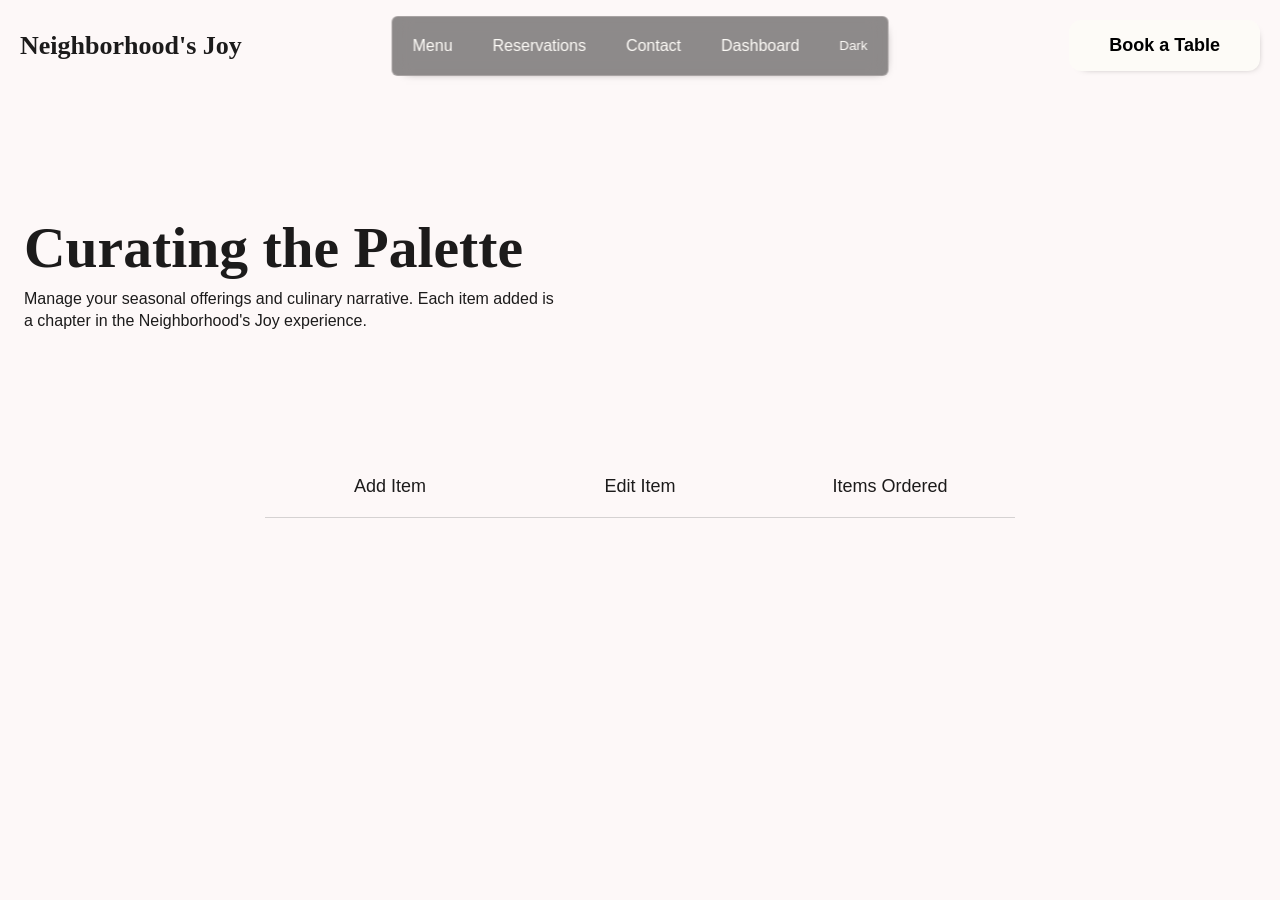
==== commit 343faa13: "update" ====
--- a/pages/dashboard.html
+++ b/pages/dashboard.html
@@ -84,7 +84,7 @@
           placeholder="Briefly describe the ingredients and technique..."
           required
         ></textarea>
-        <button id="addItemBtn" class="primaryBtn">ADD TO REPERTOIRE</button>
+        <button id="addItemBtn" class="primaryBtn"></button>
       </form>
       <div class="currentSelections">
         <div class="dishCounter">
@@ -92,41 +92,12 @@
           <span class="dishAmount"></span>
         </div>
         <hr />
-        <article class="allItems">
-          <!-- <section data-article="Starter">
-            <span data-section="Starter">Starter</span>
-            <div class="item">
-              <div class="itemImg">
-                <img src="/images/pancakes 2.webp" alt="" />
-              </div>
-              <div class="itemInfo">
-                <h2>Pizza</h2>
-                <p>italian pizza with lots of cheese</p>
-              </div>
-              <div class="itemPrice">
-                <h2>9.99$</h2>
-              </div>
-            </div>
-            <div class="item">
-              <div class="itemImg">
-                <img src="/images/pancakes 2.webp" alt="" />
-              </div>
-              <div class="itemInfo">
-                <h2>Pizza</h2>
-                <p>italian pizza with lots of cheese</p>
-              </div>
-              <div class="itemPrice">
-                <h2>9.99$</h2>
-              </div>
-            </div>
-          </section> -->
-          <!-- <section class="itemCategory" data-article="starter"></section> -->
-        </article>
+        <article class="allItems"></article>
       </div>
     </section>
 
     <section class="itemDash editItem" data-section="editItem">
-      <h1>editItem</h1>
+      <article class=""></article>
     </section>
 
     <section class="itemDash itemOrdered" data-section="itemOrdered">
--- a/CSS/dashboard.css
+++ b/CSS/dashboard.css
@@ -229,12 +229,18 @@
   margin: calc(var(--margin) + 3rem) var(--margin);
   padding: calc(var(--padding) / 2) calc(var(--padding));
   border-radius: var(--radius);
-  background-image: linear-gradient( to right , rgba(59, 52, 52, 0.6), rgba(59, 52, 52,0.4), rgba(59, 52, 52,0.2), rgba(59, 52, 52,0.02));
-  
-}
+  background: linear-gradient(
+    to right,
+    rgba(59, 52, 52, 0.6),
+    rgba(59, 52, 52, 0.4),
+    rgba(59, 52, 52, 0.2),
+    rgba(59, 52, 52, 0.02)
+  );
+}
+
 .item .itemImg {
-  width: 100px;
-  height: 100px;
+  width: 200px;
+  height: 120px;
 }
 .itemImg img {
   object-fit: cover;
@@ -254,7 +260,6 @@
   opacity: 0.6;
   line-height: normal;
 }
-
 .deleteDiv {
   width: min-content;
 }
@@ -265,6 +270,62 @@
 }
 button img {
   pointer-events: none;
+}
+
+.editItem article {
+  width: 100%;
+  display: flex;
+  flex-flow: wrap;
+  gap: 20px;
+}
+.editItem article section{
+  width: 49%;
+}
+.editItem article .item {
+  margin: calc(var(--margin) + 1rem) var(--margin);
+}
+
+.removed {
+  background-image: linear-gradient(
+    to right,
+    rgba(167, 0, 0, 0.02),
+    rgba(167, 0, 0, 0.2),
+    rgba(167, 0, 0, 0.4),
+    rgba(167, 0, 0, 0.6),
+    rgba(167, 0, 0, 0.4),
+    rgba(167, 0, 0, 0.2),
+    rgba(167, 0, 0, 0.02)
+  );
+  background-repeat: no-repeat;
+  background-size: 200%;
+  background-position: 100% 0%;
+  animation: removed 1.2s linear forwards infinite;
+}
+@keyframes removed {
+  to {
+    background-position: 0% 0%;
+  }
+}
+.added {
+  background-image: linear-gradient(
+    to right,
+    rgba(25, 167, 0, 0.02),
+    rgba(25, 167, 0, 0.2),
+    rgba(25, 167, 0, 0.4),
+    rgba(25, 167, 0, 0.6),
+    rgba(25, 167, 0, 0.4),
+    rgba(25, 167, 0, 0.2),
+    rgba(25, 167, 0, 0.02)
+  );
+  background-repeat: no-repeat;
+  background-size: 200%;
+  background-position: 100% 0%;
+  animation: added 1.2s linear forwards infinite;
+}
+@keyframes added {
+  to {
+    background-position: 0% 0%;
+  }
 }
 /*/////////////////////////// Dark Mode ///////////////////////////*/
 .dark .boardList {
@@ -282,6 +343,9 @@
   );
   border-color: rgba(219, 219, 219, 0.882);
 }
+.dark button img {
+  filter: invert(1);
+}
 
 @media (max-width: 900px) {
   .dashQuickSection {
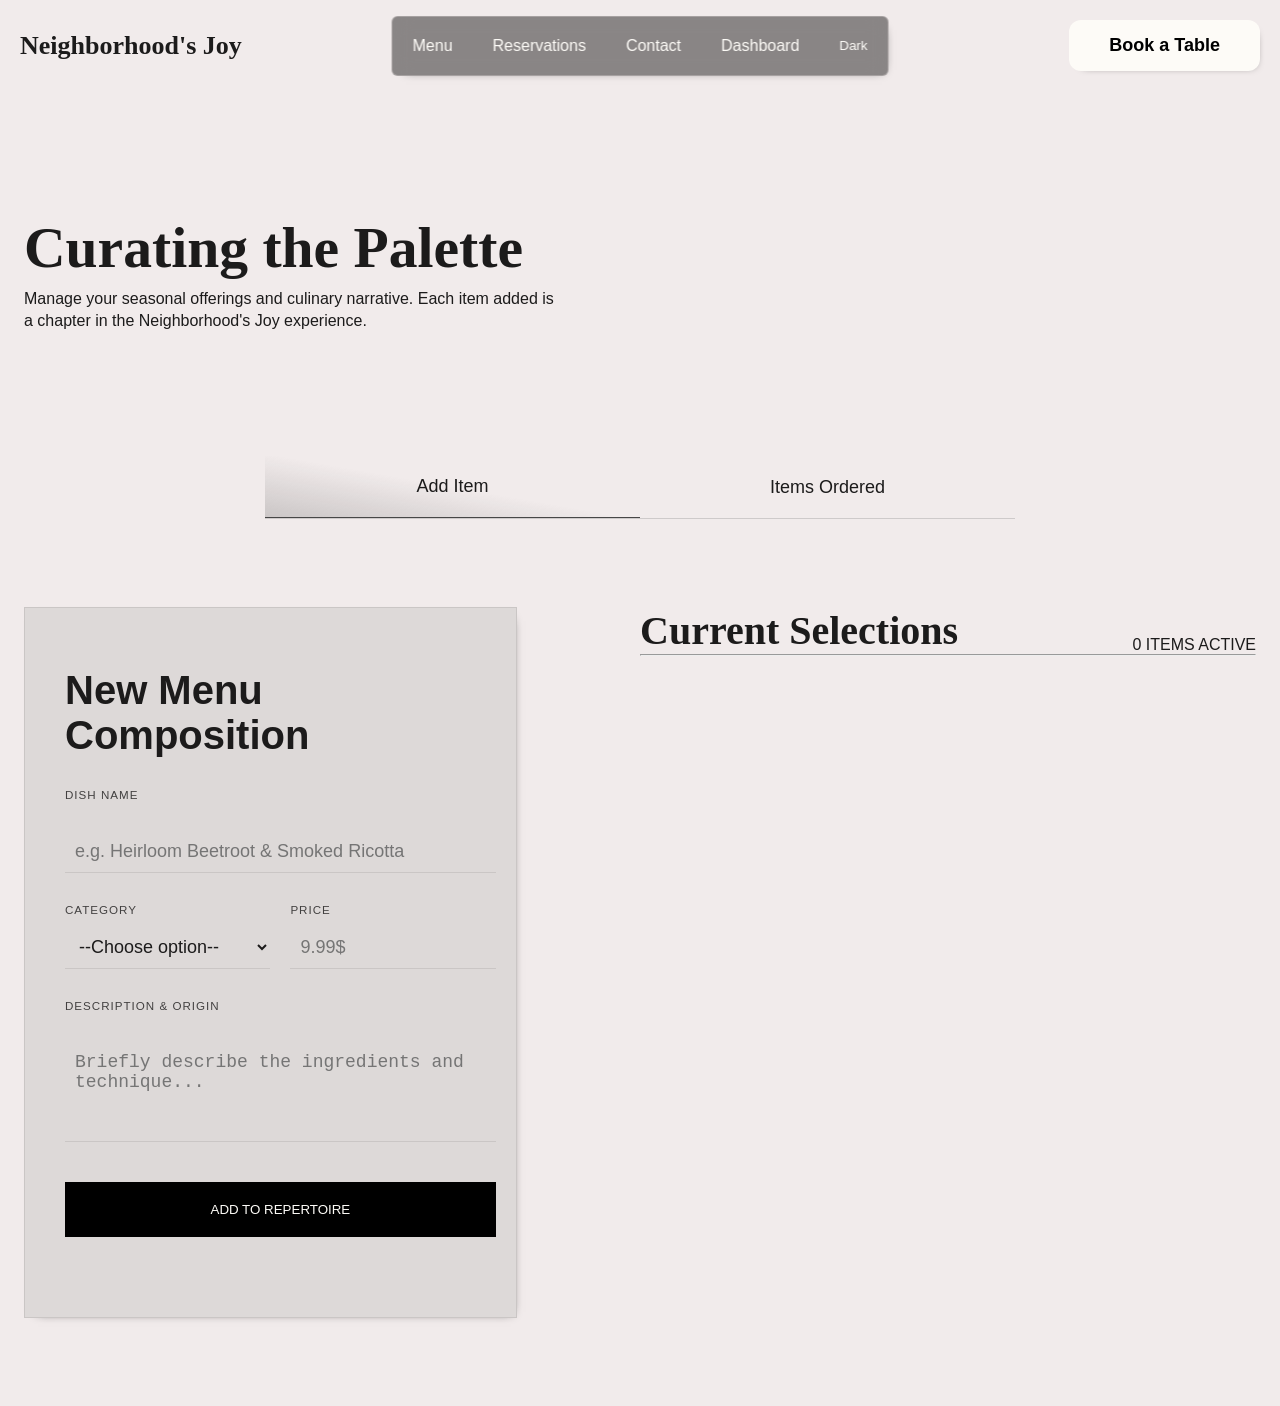
==== commit 4a1cf066: "big update" ====
--- a/pages/dashboard.html
+++ b/pages/dashboard.html
@@ -18,7 +18,7 @@
 
       <div class="links-Div">
         <div class="links">
-          <a href=""><li>Menu</li></a>
+          <a href="/pages/menu.html"><li>Menu</li></a>
           <a href=""><li>Reservations</li></a>
           <a href=""><li>Contact</li></a>
           <a href="/pages/dashboard.html"><li>Dashboard</li></a>
@@ -42,7 +42,7 @@
 
     <ul id="listUl" class="boardList">
       <li class="" data-section="addItem">Add Item</li>
-      <li data-section="editItem">Edit Item</li>
+      <!-- <li data-section="editItem">Edit Item</li> -->
       <li data-section="itemOrdered">Items Ordered</li>
       <!-- <li data-section="">h4</li> -->
     </ul>
@@ -95,13 +95,64 @@
         <article class="allItems"></article>
       </div>
     </section>
-
-    <section class="itemDash editItem" data-section="editItem">
+    <!-- <section class="itemDash editItem" data-section="editItem">
       <article class=""></article>
-    </section>
+    </section> -->
 
     <section class="itemDash itemOrdered" data-section="itemOrdered">
       <h1>itemOrdered</h1>
     </section>
+
+    <div class="popup">
+      <div class="popupContent">
+        <button class="closeBtn">X</button>
+        <div class="item-content">
+          <div class="itemImg">
+            <img src="/images/bamberg-mossel-dish.webp" alt="" />
+          </div>
+          <div class="itemInfo">
+            <label for="itemInfoNameInput">Name: </label>
+            <h2><input id="itemInfoNameInput" type="text" /></h2>
+
+            <label for="itemInfoDescriptionInput">Description: </label>
+            <p>
+              <textarea
+                name=""
+                id="itemInfoDescriptionInput"
+                maxlength="160"
+              ></textarea>
+            </p>
+
+            <label for="itemInfoPriceInput">Price: </label>
+            <p><input id="itemInfoPriceInput" type="number" /></p>
+
+            <label for="itemCategoryEditInput">CATEGORY: </label>
+            <div class="categoryDiv">
+              <select name="" id="itemCategoryEditInput" required>
+                <option value="Starter">Starter</option>
+                <option value="Main">Main</option>
+                <option value="Dessert">Dessert</option>
+              </select>
+            </div>
+
+            <label for="itemAvailableEditInput">Available: </label>
+            <div class="categoryDiv">
+              <select name="" id="itemAvailableEditInput" required>
+                <option value="Available">Available</option>
+                <option value="Unavailable">Unavailable</option>
+              </select>
+            </div>
+          </div>
+        </div>
+        <div class="ccBtns">
+          <button onclick="cancelEdit()" class="actBtn cancelBtn">
+            Cancel
+          </button>
+          <button onclick="confirmEdit()" class="actBtn confirmBtn">
+            Confirm
+          </button>
+        </div>
+      </div>
+    </div>
   </body>
 </html>
--- a/CSS/style.css
+++ b/CSS/style.css
@@ -3,7 +3,7 @@
   --secondary: #fdfbf7;
   --muted: #ddd9d8;
   /* ///bg//// */
-  --bg: #fdf8f8;
+  --bg: #f1ebeb;
   --card-bg: #fdfbf7;
   /* ////textColor/// */
   --text-main: #1c1b1b;
@@ -107,6 +107,7 @@
 .navbar .links-Div {
   position: fixed;
   left: 50%;
+  z-index: -1;
   transform: translate(-50%);
   list-style: none;
   background-color: var(--glass-bg);
@@ -114,6 +115,7 @@
   border-radius: calc(var(--radius) / 2);
   backdrop-filter: blur(10px);
   box-shadow: 4px 4px 10px -10px;
+  overflow: hidden;
 }
 .links-Div .links {
   display: flex;
--- a/CSS/dashboard.css
+++ b/CSS/dashboard.css
@@ -237,12 +237,13 @@
     rgba(59, 52, 52, 0.02)
   );
 }
-
 .item .itemImg {
-  width: 200px;
+  min-width: 120px;
+  max-width: 120px;
   height: 120px;
 }
 .itemImg img {
+  display: inline;
   object-fit: cover;
 }
 .itemInfo {
@@ -254,9 +255,11 @@
 }
 .item h2 {
   font-size: calc(var(--body-font) + 0.4rem);
+  text-transform: capitalize;
 }
 .item p {
   font-size: calc(var(--body-font) - 0.2rem);
+  text-transform: capitalize;
   opacity: 0.6;
   line-height: normal;
 }
@@ -271,8 +274,20 @@
 button img {
   pointer-events: none;
 }
-
-.editItem article {
+.editInput {
+  width: 100%;
+  color: var(--text-main);
+  font-size: var(--body-font);
+  background: none;
+  border: none;
+  border-bottom: var(--glass-border);
+  padding: calc(var(--padding) / 2);
+}
+.editInput:focus {
+  outline: none;
+}
+
+/* .editItem article {
   width: 100%;
   display: flex;
   flex-flow: wrap;
@@ -283,7 +298,7 @@
 }
 .editItem article .item {
   margin: calc(var(--margin) + 1rem) var(--margin);
-}
+} */
 
 .removed {
   background-image: linear-gradient(
@@ -327,6 +342,255 @@
     background-position: 0% 0%;
   }
 }
+.popup {
+  display: none;
+  position: fixed;
+  z-index: 100;
+  inset: 0;
+  background-color: rgba(35, 35, 35, 0.7);
+  animation: showup 0.3s linear forwards;
+}
+@keyframes showup {
+  from {
+    opacity: 0;
+  }
+  to {
+    opacity: 1;
+  }
+}
+.show {
+  display: block;
+}
+.popup .popupContent {
+  position: absolute;
+  inset: 0;
+  display: flex;
+  flex-flow: column;
+  align-items: center;
+  width: 90%;
+  height: clamp(80%, 85vw, 97%);
+  margin: auto;
+  padding: calc(var(--padding) * 2) var(--padding);
+  background-color: var(--bg);
+  border-radius: var(--radius);
+  opacity: 0;
+  animation: slideup 0.3s linear forwards;
+  animation-delay: 0.1s;
+}
+@keyframes slideup {
+  from {
+    opacity: 0;
+    transform: translateY(200px);
+  }
+  to {
+    opacity: 1;
+    transform: translateY(0px);
+  }
+}
+.closeBtn {
+  position: absolute;
+  right: 5%;
+  color: var(--text-main);
+  font-size: var(--title-font);
+  background: none;
+  border: none;
+  border-radius: calc(var(--radius) / 2);
+  transition: color 0.3s ease;
+}
+.closeBtn:hover {
+  color: rgb(210, 0, 0);
+}
+.closeBtn:active {
+  transform: translate(1px, 1px);
+}
+.item-content {
+  padding: 0;
+  display: flex;
+  flex-flow: column wrap;
+  align-items: center;
+  justify-content: center;
+  gap: clamp(20px, 5vh, 2rem);
+  height: 90%;
+}
+.item-content .itemImg {
+  width: clamp(120px, 30vw, 50%);
+}
+.item-content .itemImg img {
+  width: 100%;
+  display: block;
+}
+.item-content .itemInfo {
+  display: grid;
+  grid-template-columns: min-content 50%;
+  grid-template-rows: repeat(4, 1fr);
+  column-gap: 20px;
+}
+#itemAvailabletyEditInput {
+  width: 20%;
+}
+.itemInfo input,
+.itemInfo textarea {
+  width: 100%;
+  color: var(--text-main);
+  font-size: var(--body-font);
+  background: none;
+  border: none;
+  background-color: var(--muted);
+  border-bottom: var(--glass-border);
+  padding: calc(var(--padding) / 2);
+  resize: none;
+}
+.itemInfo input:focus,
+.itemInfo textarea:focus {
+  outline: none;
+}
+.categoryDiv #itemCategoryEditInput {
+  width: clamp(120px, 20vw, 40%);
+}
+.ccBtns {
+  width: clamp(180px, 30vw, 40%);
+  display: flex;
+  justify-content: space-between;
+}
+.actBtn {
+  font-size: var(--body-font);
+  color: var(--text-inverse);
+  padding: calc(var(--padding) / 2) calc(var(--padding));
+  border: none;
+  background-color: var(--text-main);
+}
+/*  */
+.itemOrdered {
+  flex-flow: column;
+  gap: 20px;
+}
+.itemOrderedSection {
+  width: 100%;
+  display: flex;
+  flex-flow: row wrap;
+  gap: 20px;
+}
+.itemOrderedSection span::before {
+  content: "";
+  position: absolute;
+  top: 0;
+  left: 0px;
+  background: var(--text-main);
+  height: 100%;
+  width: 2px;
+}
+.itemOrderedSection span {
+  position: relative;
+  padding: 0 var(--padding);
+  font-size: var(--body-font);
+  opacity: 0.6;
+  width: 100%;
+  font-size: calc(var(--body-font) + 0.3rem);
+}
+/*  */
+.itemOrderedStyle {
+  position: relative;
+  display: flex;
+  flex-flow: column;
+  gap: 10px;
+  padding: calc(var(--padding) / 2);
+  background-color: var(--card-bg);
+  border-radius: calc(var(--radius) / 2);
+  height: 350px;
+  overflow: hidden;
+}
+.itemOrderedStyle .itemImg {
+  border-radius: calc(var(--radius) / 2) calc(var(--radius) / 2) 0 0;
+  overflow: hidden;
+  width: 100%;
+  height: clamp(190px, 10vw, 200px);
+}
+.itemOrderedStyle .itemImg img {
+  object-fit: cover;
+}
+.itemOrderedStyle .itemOrderedInfo {
+  display: flex;
+  flex-flow: column;
+}
+.itemOrderedInfo h1 {
+  font-size: calc(var(--title-font) - 0.8rem);
+  text-transform: capitalize;
+}
+.itemOrderedInfo h2 {
+  text-indent: 15%;
+}
+.itemOrderedStyle h3 {
+  color: var(--text-main);
+  font-size: var(--body-font);
+  font-weight: 100;
+}
+/*  */
+.unAvailableItem {
+  position: relative;
+  overflow: hidden;
+}
+.unAvailableItem .itemImg img {
+  filter: grayscale(1);
+}
+.unAvailableNote::before {
+  content: "";
+  position: absolute;
+  inset: 0;
+  left: -50%;
+  z-index: -1;
+  width: 200%;
+  background-color: rgb(159, 159, 159);
+  transform: rotateZ(50deg);
+}
+.unAvailableNote {
+  position: absolute;
+  top: 26px;
+  right: -6px;
+  z-index: 1;
+  text-align: center;
+  font-size: calc(var(--body-font) - 0.6rem);
+  padding: calc(var(--padding) / 6);
+}
+.unAvailableNote h2 {
+  position: relative;
+  width: 100%;
+  transform: rotateZ(50deg);
+}
+/*  */
+.unAvailableEditItem {
+  position: relative;
+  overflow: hidden;
+}
+.unAvailableEditItem .itemImg img {
+  filter: grayscale(1);
+}
+.unAvailableEditItem .unAvailableNote::before {
+  content: "";
+  position: absolute;
+  inset: 0;
+  left: -40%;
+  z-index: -1;
+  width: 200%;
+  background-color: rgb(159, 159, 159);
+  transform: rotateZ(50deg);
+}
+.unAvailableEditItem .unAvailableNote {
+  position: absolute;
+  top: 26px;
+  right: -10px;
+  z-index: 1;
+  text-align: center;
+  padding: calc(var(--padding) / 6);
+}
+.unAvailableEditItem .unAvailableNote h2 {
+  position: relative;
+  top: -6px;
+  right: -0px;
+  width: 100%;
+  transform: rotateZ(50deg);
+  font-size: calc(var(--body-font) - 0.4rem);
+}
+
 /*/////////////////////////// Dark Mode ///////////////////////////*/
 .dark .boardList {
   border-bottom: 1px solid rgba(219, 219, 219, 0.523);
@@ -347,6 +611,10 @@
   filter: invert(1);
 }
 
+.none {
+  display: none;
+}
+
 @media (max-width: 900px) {
   .dashQuickSection {
     width: 100%;
@@ -391,4 +659,21 @@
     width: 100px;
     height: 80px;
   }
-}
+
+  .item-content {
+    margin: calc(var(--margin) + 2rem) 0;
+    padding: 0;
+    display: flex;
+    flex-flow: column wrap;
+  }
+  .item-content .itemImg {
+    width: clamp(200px, 25vw, 40%);
+  }
+  .item-content .itemInfo {
+    margin: var(--margin);
+    width: 100%;
+  }
+  .categoryDiv #itemCategoryEditInput {
+    width: clamp(160px, 20vw, 40%);
+  }
+}
